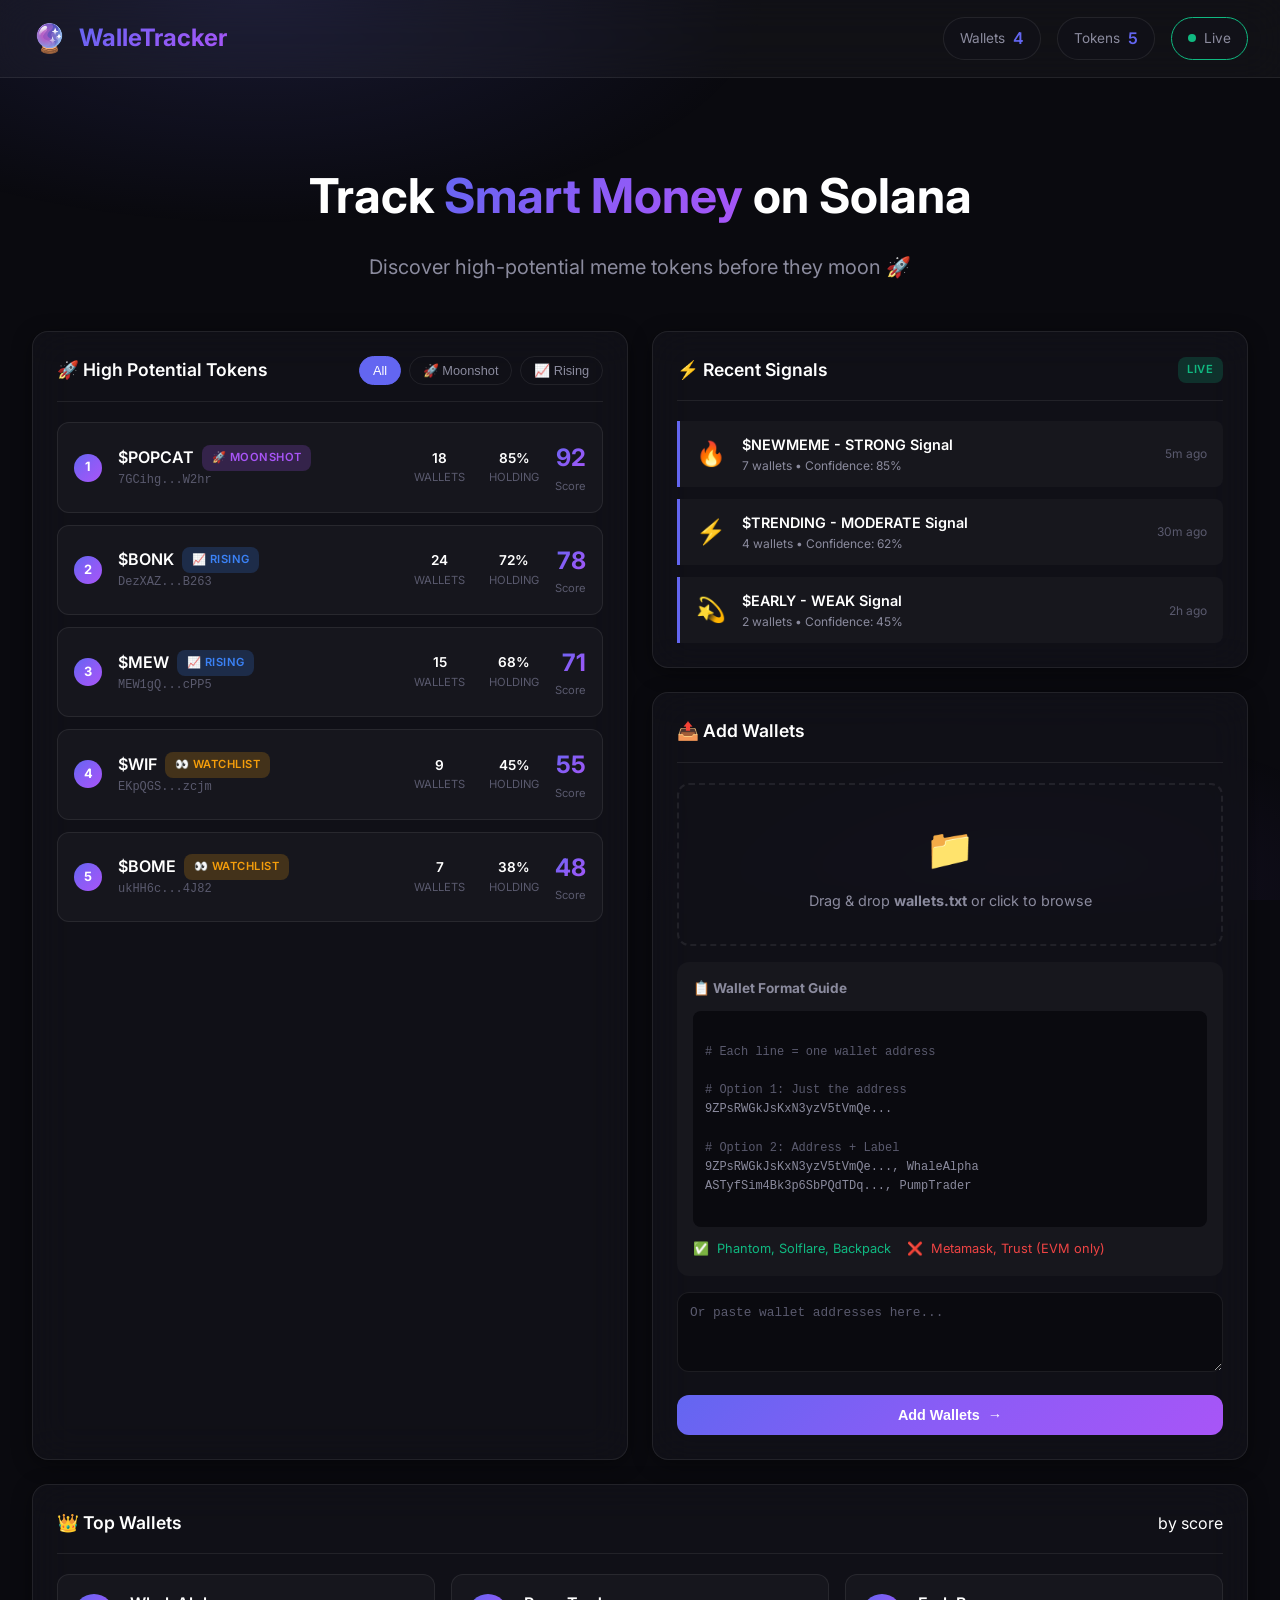
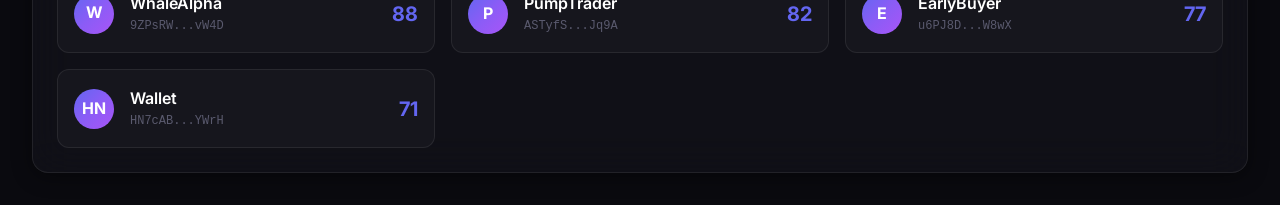
==== frontend/index.html @ cf7c31fb "Wallet tracking project - initial upload" ====
<!DOCTYPE html>
<html lang="en">
<head>
    <meta charset="UTF-8">
    <meta name="viewport" content="width=device-width, initial-scale=1.0">
    <title>WalleTracker | Solana Wallet Intelligence</title>
    <meta name="description" content="Track smart money on Solana. Discover high-potential meme tokens before they moon.">
    <link rel="preconnect" href="https://fonts.googleapis.com">
    <link rel="preconnect" href="https://fonts.gstatic.com" crossorigin>
    <link href="https://fonts.googleapis.com/css2?family=Inter:wght@400;500;600;700&display=swap" rel="stylesheet">
    <link rel="stylesheet" href="styles.css">
</head>
<body>
    <!-- Animated background -->
    <div class="bg-gradient"></div>
    
    <!-- Header -->
    <header class="header">
        <div class="logo">
            <span class="logo-icon">🔮</span>
            <span class="logo-text">WalleTracker</span>
        </div>
        <div class="header-stats">
            <div class="stat-pill">
                <span class="stat-label">Wallets</span>
                <span class="stat-value" id="wallet-count">--</span>
            </div>
            <div class="stat-pill">
                <span class="stat-label">Tokens</span>
                <span class="stat-value" id="token-count">--</span>
            </div>
            <div class="stat-pill live">
                <span class="pulse"></span>
                <span class="stat-label">Live</span>
            </div>
        </div>
    </header>

    <!-- Main Content -->
    <main class="container">
        <!-- Hero Section -->
        <section class="hero">
            <h1>Track <span class="gradient-text">Smart Money</span> on Solana</h1>
            <p class="hero-subtitle">Discover high-potential meme tokens before they moon 🚀</p>
        </section>

        <!-- Dashboard Grid -->
        <div class="dashboard-grid">
            <!-- High Potential Tokens -->
            <section class="card card-tokens">
                <div class="card-header">
                    <h2>🚀 High Potential Tokens</h2>
                    <div class="filter-pills">
                        <button class="filter-pill active" data-filter="all">All</button>
                        <button class="filter-pill" data-filter="moonshot">🚀 Moonshot</button>
                        <button class="filter-pill" data-filter="rising">📈 Rising</button>
                    </div>
                </div>
                <div class="token-list" id="token-list">
                    <div class="loading-skeleton">
                        <div class="skeleton-row"></div>
                        <div class="skeleton-row"></div>
                        <div class="skeleton-row"></div>
                    </div>
                </div>
            </section>

            <!-- Recent Signals -->
            <section class="card card-signals">
                <div class="card-header">
                    <h2>⚡ Recent Signals</h2>
                    <span class="badge badge-live">LIVE</span>
                </div>
                <div class="signal-list" id="signal-list">
                    <div class="loading-skeleton">
                        <div class="skeleton-row"></div>
                        <div class="skeleton-row"></div>
                    </div>
                </div>
            </section>

            <!-- Wallet Upload -->
            <section class="card card-upload">
                <div class="card-header">
                    <h2>📤 Add Wallets</h2>
                </div>
                <div class="upload-zone" id="upload-zone">
                    <div class="upload-icon">📁</div>
                    <p>Drag & drop <strong>wallets.txt</strong> or click to browse</p>
                    <input type="file" id="file-input" accept=".txt" hidden>
                </div>
                <div class="upload-guide">
                    <h4>📋 Wallet Format Guide</h4>
                    <div class="format-example">
                        <code>
<span class="comment"># Each line = one wallet address</span>

<span class="comment"># Option 1: Just the address</span>
9ZPsRWGkJsKxN3yzV5tVmQe...

<span class="comment"># Option 2: Address + Label</span>
9ZPsRWGkJsKxN3yzV5tVmQe..., WhaleAlpha
ASTyfSim4Bk3p6SbPQdTDq..., PumpTrader
                        </code>
                    </div>
                    <div class="wallet-types">
                        <div class="wallet-type supported">
                            <span>✅</span>
                            <span>Phantom, Solflare, Backpack</span>
                        </div>
                        <div class="wallet-type unsupported">
                            <span>❌</span>
                            <span>Metamask, Trust (EVM only)</span>
                        </div>
                    </div>
                </div>
                <textarea id="wallet-input" placeholder="Or paste wallet addresses here..."></textarea>
                <button class="btn btn-primary" id="submit-wallets">
                    <span>Add Wallets</span>
                    <span class="btn-icon">→</span>
                </button>
            </section>

            <!-- Top Wallets -->
            <section class="card card-wallets">
                <div class="card-header">
                    <h2>👑 Top Wallets</h2>
                    <span class="sort-label">by score</span>
                </div>
                <div class="wallet-list" id="wallet-list">
                    <div class="loading-skeleton">
                        <div class="skeleton-row"></div>
                        <div class="skeleton-row"></div>
                        <div class="skeleton-row"></div>
                    </div>
                </div>
            </section>
        </div>
    </main>

    <!-- Toast Notifications -->
    <div class="toast-container" id="toast-container"></div>

    <script src="app.js"></script>
</body>
</html>
---- frontend/styles.css ----
/* ===================================
   WalleTracker - Premium Dark Theme
   =================================== */

:root {
    /* Colors */
    --bg-primary: #0a0a0f;
    --bg-secondary: #12121a;
    --bg-card: rgba(18, 18, 26, 0.8);
    --bg-hover: rgba(255, 255, 255, 0.05);
    
    --text-primary: #ffffff;
    --text-secondary: #8b8b9e;
    --text-muted: #5a5a6e;
    
    --accent-primary: #6366f1;
    --accent-secondary: #8b5cf6;
    --accent-gradient: linear-gradient(135deg, #6366f1 0%, #8b5cf6 50%, #a855f7 100%);
    
    --success: #10b981;
    --warning: #f59e0b;
    --danger: #ef4444;
    --info: #3b82f6;
    
    --border-color: rgba(255, 255, 255, 0.08);
    --glass-bg: rgba(255, 255, 255, 0.03);
    
    /* Spacing */
    --radius-sm: 8px;
    --radius-md: 12px;
    --radius-lg: 16px;
    --radius-xl: 24px;
    
    /* Shadows */
    --shadow-sm: 0 2px 8px rgba(0, 0, 0, 0.3);
    --shadow-md: 0 4px 20px rgba(0, 0, 0, 0.4);
    --shadow-glow: 0 0 40px rgba(99, 102, 241, 0.15);
}

* {
    margin: 0;
    padding: 0;
    box-sizing: border-box;
}

body {
    font-family: 'Inter', -apple-system, BlinkMacSystemFont, sans-serif;
    background: var(--bg-primary);
    color: var(--text-primary);
    min-height: 100vh;
    line-height: 1.6;
    overflow-x: hidden;
}

/* Animated Background */
.bg-gradient {
    position: fixed;
    top: 0;
    left: 0;
    right: 0;
    bottom: 0;
    background: 
        radial-gradient(ellipse 80% 50% at 20% 0%, rgba(99, 102, 241, 0.15) 0%, transparent 50%),
        radial-gradient(ellipse 60% 40% at 80% 100%, rgba(139, 92, 246, 0.1) 0%, transparent 50%);
    pointer-events: none;
    z-index: -1;
}

/* Header */
.header {
    display: flex;
    justify-content: space-between;
    align-items: center;
    padding: 1rem 2rem;
    background: var(--glass-bg);
    backdrop-filter: blur(20px);
    border-bottom: 1px solid var(--border-color);
    position: sticky;
    top: 0;
    z-index: 100;
}

.logo {
    display: flex;
    align-items: center;
    gap: 0.75rem;
}

.logo-icon {
    font-size: 1.75rem;
}

.logo-text {
    font-size: 1.5rem;
    font-weight: 700;
    background: var(--accent-gradient);
    -webkit-background-clip: text;
    -webkit-text-fill-color: transparent;
    background-clip: text;
}

.header-stats {
    display: flex;
    gap: 1rem;
}

.stat-pill {
    display: flex;
    align-items: center;
    gap: 0.5rem;
    padding: 0.5rem 1rem;
    background: var(--bg-card);
    border: 1px solid var(--border-color);
    border-radius: var(--radius-xl);
}

.stat-label {
    color: var(--text-secondary);
    font-size: 0.85rem;
}

.stat-value {
    font-weight: 600;
    color: var(--accent-primary);
}

.stat-pill.live {
    border-color: var(--success);
}

.pulse {
    width: 8px;
    height: 8px;
    background: var(--success);
    border-radius: 50%;
    animation: pulse 2s infinite;
}

@keyframes pulse {
    0%, 100% { opacity: 1; transform: scale(1); }
    50% { opacity: 0.5; transform: scale(1.2); }
}

/* Container */
.container {
    max-width: 1400px;
    margin: 0 auto;
    padding: 2rem;
}

/* Hero */
.hero {
    text-align: center;
    padding: 3rem 0;
}

.hero h1 {
    font-size: 3rem;
    font-weight: 700;
    margin-bottom: 1rem;
}

.gradient-text {
    background: var(--accent-gradient);
    -webkit-background-clip: text;
    -webkit-text-fill-color: transparent;
    background-clip: text;
}

.hero-subtitle {
    font-size: 1.25rem;
    color: var(--text-secondary);
}

/* Dashboard Grid */
.dashboard-grid {
    display: grid;
    grid-template-columns: 1fr 1fr;
    grid-template-rows: auto auto;
    gap: 1.5rem;
}

.card-tokens { grid-column: 1; grid-row: 1 / 3; }
.card-signals { grid-column: 2; grid-row: 1; }
.card-upload { grid-column: 2; grid-row: 2; }
.card-wallets { grid-column: 1 / 3; grid-row: 3; }

/* Cards */
.card {
    background: var(--bg-card);
    backdrop-filter: blur(20px);
    border: 1px solid var(--border-color);
    border-radius: var(--radius-lg);
    padding: 1.5rem;
    box-shadow: var(--shadow-md);
}

.card-header {
    display: flex;
    justify-content: space-between;
    align-items: center;
    margin-bottom: 1.25rem;
    padding-bottom: 1rem;
    border-bottom: 1px solid var(--border-color);
}

.card-header h2 {
    font-size: 1.1rem;
    font-weight: 600;
}

/* Filter Pills */
.filter-pills {
    display: flex;
    gap: 0.5rem;
}

.filter-pill {
    padding: 0.4rem 0.8rem;
    font-size: 0.8rem;
    background: transparent;
    border: 1px solid var(--border-color);
    border-radius: var(--radius-xl);
    color: var(--text-secondary);
    cursor: pointer;
    transition: all 0.2s;
}

.filter-pill:hover, .filter-pill.active {
    background: var(--accent-primary);
    border-color: var(--accent-primary);
    color: white;
}

/* Badges */
.badge {
    padding: 0.25rem 0.6rem;
    font-size: 0.7rem;
    font-weight: 600;
    border-radius: var(--radius-sm);
    text-transform: uppercase;
    letter-spacing: 0.5px;
}

.badge-live {
    background: rgba(16, 185, 129, 0.2);
    color: var(--success);
    animation: pulse 2s infinite;
}

.badge-moonshot { background: rgba(168, 85, 247, 0.2); color: #a855f7; }
.badge-rising { background: rgba(59, 130, 246, 0.2); color: var(--info); }
.badge-watchlist { background: rgba(245, 158, 11, 0.2); color: var(--warning); }
.badge-dead { background: rgba(239, 68, 68, 0.2); color: var(--danger); }

/* Token List */
.token-list {
    display: flex;
    flex-direction: column;
    gap: 0.75rem;
    max-height: 500px;
    overflow-y: auto;
}

.token-item {
    display: grid;
    grid-template-columns: auto 1fr auto auto;
    align-items: center;
    gap: 1rem;
    padding: 1rem;
    background: var(--glass-bg);
    border: 1px solid var(--border-color);
    border-radius: var(--radius-md);
    transition: all 0.2s;
}

.token-item:hover {
    background: var(--bg-hover);
    border-color: var(--accent-primary);
    transform: translateX(4px);
}

.token-rank {
    width: 28px;
    height: 28px;
    display: flex;
    align-items: center;
    justify-content: center;
    background: var(--accent-gradient);
    border-radius: 50%;
    font-size: 0.8rem;
    font-weight: 700;
}

.token-info {
    display: flex;
    flex-direction: column;
}

.token-name {
    font-weight: 600;
    display: flex;
    align-items: center;
    gap: 0.5rem;
}

.token-mint {
    font-size: 0.75rem;
    color: var(--text-muted);
    font-family: monospace;
}

.token-stats {
    display: flex;
    gap: 1.5rem;
    font-size: 0.85rem;
}

.token-stat {
    display: flex;
    flex-direction: column;
    align-items: center;
}

.token-stat-label {
    font-size: 0.7rem;
    color: var(--text-muted);
    text-transform: uppercase;
}

.token-stat-value {
    font-weight: 600;
}

.token-score {
    display: flex;
    flex-direction: column;
    align-items: flex-end;
}

.score-value {
    font-size: 1.5rem;
    font-weight: 700;
    background: var(--accent-gradient);
    -webkit-background-clip: text;
    -webkit-text-fill-color: transparent;
}

.score-label {
    font-size: 0.7rem;
    color: var(--text-muted);
}

/* Signal List */
.signal-list {
    display: flex;
    flex-direction: column;
    gap: 0.75rem;
    max-height: 250px;
    overflow-y: auto;
}

.signal-item {
    display: flex;
    align-items: center;
    gap: 1rem;
    padding: 0.75rem 1rem;
    background: var(--glass-bg);
    border-left: 3px solid var(--accent-primary);
    border-radius: 0 var(--radius-sm) var(--radius-sm) 0;
}

.signal-icon {
    font-size: 1.5rem;
}

.signal-content {
    flex: 1;
}

.signal-title {
    font-weight: 600;
    font-size: 0.9rem;
}

.signal-meta {
    font-size: 0.75rem;
    color: var(--text-secondary);
}

.signal-time {
    font-size: 0.75rem;
    color: var(--text-muted);
}

/* Upload Zone */
.upload-zone {
    border: 2px dashed var(--border-color);
    border-radius: var(--radius-md);
    padding: 2rem;
    text-align: center;
    cursor: pointer;
    transition: all 0.3s;
    margin-bottom: 1rem;
}

.upload-zone:hover, .upload-zone.dragover {
    border-color: var(--accent-primary);
    background: rgba(99, 102, 241, 0.05);
}

.upload-icon {
    font-size: 2.5rem;
    margin-bottom: 0.5rem;
}

.upload-zone p {
    color: var(--text-secondary);
    font-size: 0.9rem;
}

/* Upload Guide */
.upload-guide {
    background: var(--glass-bg);
    border-radius: var(--radius-md);
    padding: 1rem;
    margin-bottom: 1rem;
}

.upload-guide h4 {
    font-size: 0.85rem;
    margin-bottom: 0.75rem;
    color: var(--text-secondary);
}

.format-example {
    background: var(--bg-primary);
    border-radius: var(--radius-sm);
    padding: 0.75rem;
    margin-bottom: 0.75rem;
    overflow-x: auto;
}

.format-example code {
    font-family: 'SF Mono', Monaco, monospace;
    font-size: 0.75rem;
    color: var(--text-secondary);
    white-space: pre;
    display: block;
}

.format-example .comment {
    color: var(--text-muted);
}

.wallet-types {
    display: flex;
    gap: 1rem;
}

.wallet-type {
    display: flex;
    align-items: center;
    gap: 0.5rem;
    font-size: 0.8rem;
}

.wallet-type.supported { color: var(--success); }
.wallet-type.unsupported { color: var(--danger); }

/* Textarea */
textarea {
    width: 100%;
    min-height: 80px;
    padding: 0.75rem;
    background: var(--bg-primary);
    border: 1px solid var(--border-color);
    border-radius: var(--radius-md);
    color: var(--text-primary);
    font-family: 'SF Mono', Monaco, monospace;
    font-size: 0.8rem;
    resize: vertical;
    margin-bottom: 1rem;
}

textarea:focus {
    outline: none;
    border-color: var(--accent-primary);
}

textarea::placeholder {
    color: var(--text-muted);
}

/* Buttons */
.btn {
    display: inline-flex;
    align-items: center;
    justify-content: center;
    gap: 0.5rem;
    padding: 0.75rem 1.5rem;
    font-size: 0.9rem;
    font-weight: 600;
    border: none;
    border-radius: var(--radius-md);
    cursor: pointer;
    transition: all 0.2s;
    width: 100%;
}

.btn-primary {
    background: var(--accent-gradient);
    color: white;
}

.btn-primary:hover {
    transform: translateY(-2px);
    box-shadow: var(--shadow-glow);
}

.btn-icon {
    transition: transform 0.2s;
}

.btn:hover .btn-icon {
    transform: translateX(4px);
}

/* Wallet List */
.wallet-list {
    display: grid;
    grid-template-columns: repeat(auto-fill, minmax(280px, 1fr));
    gap: 1rem;
}

.wallet-item {
    display: flex;
    align-items: center;
    gap: 1rem;
    padding: 1rem;
    background: var(--glass-bg);
    border: 1px solid var(--border-color);
    border-radius: var(--radius-md);
    transition: all 0.2s;
}

.wallet-item:hover {
    border-color: var(--accent-primary);
}

.wallet-avatar {
    width: 40px;
    height: 40px;
    background: var(--accent-gradient);
    border-radius: 50%;
    display: flex;
    align-items: center;
    justify-content: center;
    font-weight: 700;
}

.wallet-info {
    flex: 1;
}

.wallet-label {
    font-weight: 600;
}

.wallet-address {
    font-size: 0.75rem;
    color: var(--text-muted);
    font-family: monospace;
}

.wallet-score {
    font-size: 1.25rem;
    font-weight: 700;
    color: var(--accent-primary);
}

/* Loading Skeleton */
.loading-skeleton {
    display: flex;
    flex-direction: column;
    gap: 0.75rem;
}

.skeleton-row {
    height: 60px;
    background: linear-gradient(90deg, var(--glass-bg) 25%, var(--bg-hover) 50%, var(--glass-bg) 75%);
    background-size: 200% 100%;
    border-radius: var(--radius-md);
    animation: shimmer 1.5s infinite;
}

@keyframes shimmer {
    0% { background-position: 200% 0; }
    100% { background-position: -200% 0; }
}

/* Toast Notifications */
.toast-container {
    position: fixed;
    bottom: 2rem;
    right: 2rem;
    display: flex;
    flex-direction: column;
    gap: 0.75rem;
    z-index: 1000;
}

.toast {
    display: flex;
    align-items: center;
    gap: 0.75rem;
    padding: 1rem 1.5rem;
    background: var(--bg-card);
    border: 1px solid var(--border-color);
    border-radius: var(--radius-md);
    box-shadow: var(--shadow-md);
    animation: slideIn 0.3s ease;
}

.toast-success { border-left: 3px solid var(--success); }
.toast-error { border-left: 3px solid var(--danger); }
.toast-info { border-left: 3px solid var(--info); }

@keyframes slideIn {
    from { transform: translateX(100%); opacity: 0; }
    to { transform: translateX(0); opacity: 1; }
}

/* Empty State */
.empty-state {
    text-align: center;
    padding: 2rem;
    color: var(--text-muted);
}

.empty-state-icon {
    font-size: 3rem;
    margin-bottom: 1rem;
    opacity: 0.5;
}

/* Scrollbar */
::-webkit-scrollbar {
    width: 6px;
}

::-webkit-scrollbar-track {
    background: var(--bg-primary);
}

::-webkit-scrollbar-thumb {
    background: var(--border-color);
    border-radius: 3px;
}

::-webkit-scrollbar-thumb:hover {
    background: var(--text-muted);
}

/* Responsive */
@media (max-width: 1024px) {
    .dashboard-grid {
        grid-template-columns: 1fr;
    }
    
    .card-tokens, .card-signals, .card-upload, .card-wallets {
        grid-column: 1;
        grid-row: auto;
    }
    
    .hero h1 {
        font-size: 2rem;
    }
}

@media (max-width: 640px) {
    .header {
        flex-direction: column;
        gap: 1rem;
    }
    
    .header-stats {
        flex-wrap: wrap;
        justify-content: center;
    }
    
    .container {
        padding: 1rem;
    }
    
    .token-item {
        grid-template-columns: auto 1fr;
    }
    
    .token-stats {
        display: none;
    }
}
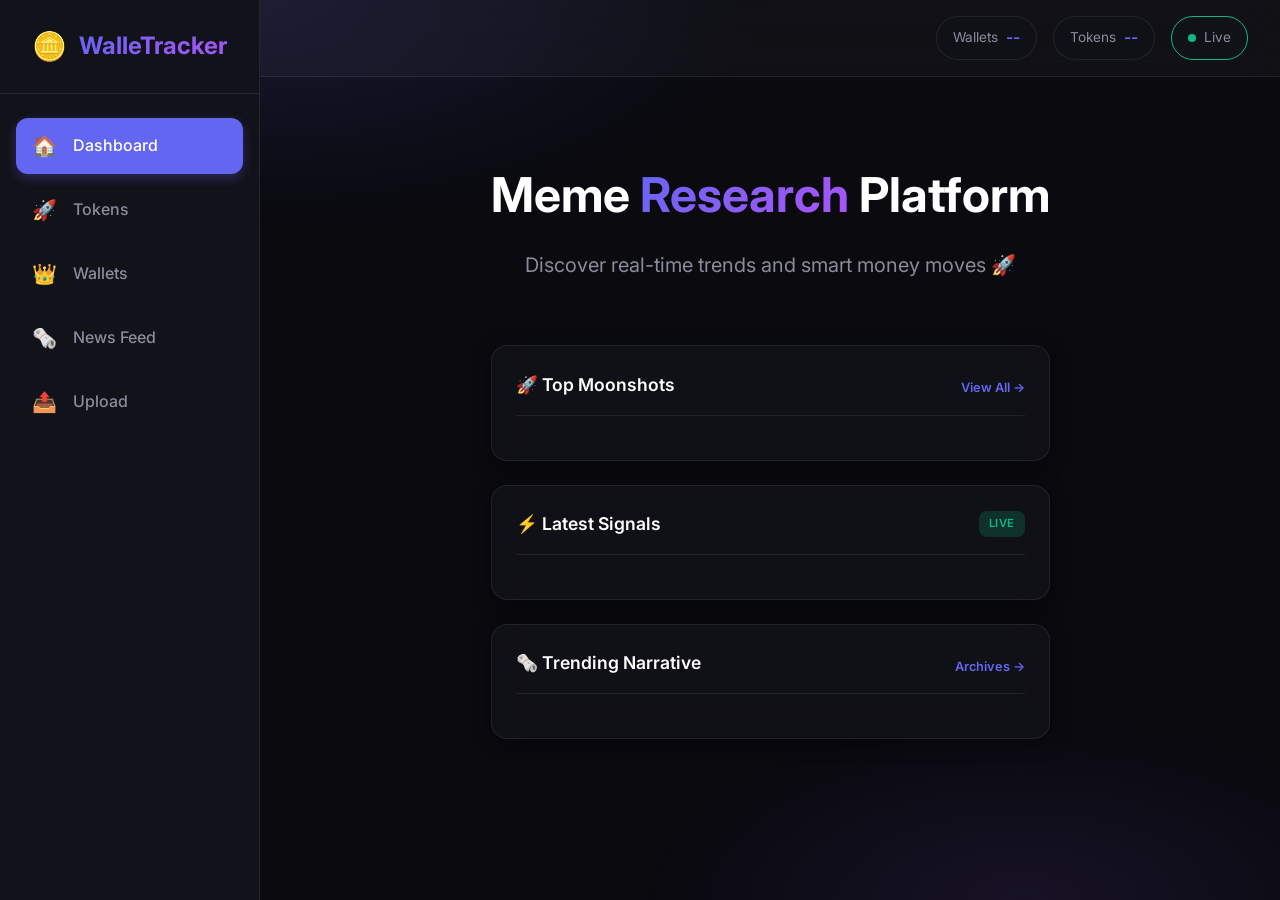
==== commit a254c9ae: "new ui + news feed" ====
--- a/frontend/index.html
+++ b/frontend/index.html
@@ -1,146 +1,119 @@
 <!DOCTYPE html>
 <html lang="en">
+
 <head>
     <meta charset="UTF-8">
     <meta name="viewport" content="width=device-width, initial-scale=1.0">
     <title>WalleTracker | Solana Wallet Intelligence</title>
-    <meta name="description" content="Track smart money on Solana. Discover high-potential meme tokens before they moon.">
+    <meta name="description"
+        content="Track smart money on Solana. Discover high-potential meme tokens before they moon.">
     <link rel="preconnect" href="https://fonts.googleapis.com">
     <link rel="preconnect" href="https://fonts.gstatic.com" crossorigin>
     <link href="https://fonts.googleapis.com/css2?family=Inter:wght@400;500;600;700&display=swap" rel="stylesheet">
     <link rel="stylesheet" href="styles.css">
 </head>
+
 <body>
     <!-- Animated background -->
     <div class="bg-gradient"></div>
-    
-    <!-- Header -->
-    <header class="header">
-        <div class="logo">
-            <span class="logo-icon">🔮</span>
-            <span class="logo-text">WalleTracker</span>
-        </div>
-        <div class="header-stats">
-            <div class="stat-pill">
-                <span class="stat-label">Wallets</span>
-                <span class="stat-value" id="wallet-count">--</span>
+
+    <div class="app-layout">
+        <!-- Sidebar Navigation -->
+        <aside class="sidebar">
+            <div class="sidebar-header">
+                <div class="logo">
+                    <span class="logo-icon">🪙</span>
+                    <span class="logo-text">WalleTracker</span>
+                </div>
             </div>
-            <div class="stat-pill">
-                <span class="stat-label">Tokens</span>
-                <span class="stat-value" id="token-count">--</span>
-            </div>
-            <div class="stat-pill live">
-                <span class="pulse"></span>
-                <span class="stat-label">Live</span>
-            </div>
-        </div>
-    </header>
+            <nav class="nav-menu">
+                <a href="index.html" class="nav-item active">
+                    <span class="nav-icon">🏠</span>
+                    <span>Dashboard</span>
+                </a>
+                <a href="tokens.html" class="nav-item">
+                    <span class="nav-icon">🚀</span>
+                    <span>Tokens</span>
+                </a>
+                <a href="wallets.html" class="nav-item">
+                    <span class="nav-icon">👑</span>
+                    <span>Wallets</span>
+                </a>
+                <a href="news.html" class="nav-item">
+                    <span class="nav-icon">🗞️</span>
+                    <span>News Feed</span>
+                </a>
+                <a href="upload.html" class="nav-item">
+                    <span class="nav-icon">📤</span>
+                    <span>Upload</span>
+                </a>
+            </nav>
+        </aside>
 
-    <!-- Main Content -->
-    <main class="container">
-        <!-- Hero Section -->
-        <section class="hero">
-            <h1>Track <span class="gradient-text">Smart Money</span> on Solana</h1>
-            <p class="hero-subtitle">Discover high-potential meme tokens before they moon 🚀</p>
-        </section>
-
-        <!-- Dashboard Grid -->
-        <div class="dashboard-grid">
-            <!-- High Potential Tokens -->
-            <section class="card card-tokens">
-                <div class="card-header">
-                    <h2>🚀 High Potential Tokens</h2>
-                    <div class="filter-pills">
-                        <button class="filter-pill active" data-filter="all">All</button>
-                        <button class="filter-pill" data-filter="moonshot">🚀 Moonshot</button>
-                        <button class="filter-pill" data-filter="rising">📈 Rising</button>
+        <div class="main-content">
+            <!-- Header -->
+            <header class="header">
+                <div class="header-stats">
+                    <div class="stat-pill">
+                        <span class="stat-label">Wallets</span>
+                        <span class="stat-value" id="wallet-count">--</span>
+                    </div>
+                    <div class="stat-pill">
+                        <span class="stat-label">Tokens</span>
+                        <span class="stat-value" id="token-count">--</span>
+                    </div>
+                    <div class="stat-pill live">
+                        <span class="pulse"></span>
+                        <span class="stat-label">Live</span>
                     </div>
                 </div>
-                <div class="token-list" id="token-list">
-                    <div class="loading-skeleton">
-                        <div class="skeleton-row"></div>
-                        <div class="skeleton-row"></div>
-                        <div class="skeleton-row"></div>
-                    </div>
+            </header>
+
+            <!-- Main Content -->
+            <main class="container">
+                <!-- Hero Section -->
+                <section class="hero">
+                    <h1>Meme <span class="gradient-text">Research</span> Platform</h1>
+                    <p class="hero-subtitle">Discover real-time trends and smart money moves 🚀</p>
+                </section>
+
+                <!-- Dashboard Summary Grid -->
+                <!-- Top 5 Tokens & News -->
+                <div class="dashboard-grid">
+                    <section class="card card-tokens">
+                        <div class="card-header">
+                            <h2>🚀 Top Moonshots</h2>
+                            <a href="tokens.html" class="research-link">View All →</a>
+                        </div>
+                        <div class="token-list" id="home-token-list">
+                            <!-- Limited list of 5 tokens -->
+                        </div>
+                    </section>
+
+                    <section class="card card-signals">
+                        <div class="card-header">
+                            <h2>⚡ Latest Signals</h2>
+                            <span class="badge badge-live">LIVE</span>
+                        </div>
+                        <div class="signal-list" id="signal-list"></div>
+                    </section>
+
+                    <section class="card card-news">
+                        <div class="card-header">
+                            <h2>🗞️ Trending Narrative</h2>
+                            <a href="news.html" class="research-link">Archives →</a>
+                        </div>
+                        <div class="news-feed" id="news-feed"></div>
+                    </section>
                 </div>
-            </section>
-
-            <!-- Recent Signals -->
-            <section class="card card-signals">
-                <div class="card-header">
-                    <h2>⚡ Recent Signals</h2>
-                    <span class="badge badge-live">LIVE</span>
-                </div>
-                <div class="signal-list" id="signal-list">
-                    <div class="loading-skeleton">
-                        <div class="skeleton-row"></div>
-                        <div class="skeleton-row"></div>
-                    </div>
-                </div>
-            </section>
-
-            <!-- Wallet Upload -->
-            <section class="card card-upload">
-                <div class="card-header">
-                    <h2>📤 Add Wallets</h2>
-                </div>
-                <div class="upload-zone" id="upload-zone">
-                    <div class="upload-icon">📁</div>
-                    <p>Drag & drop <strong>wallets.txt</strong> or click to browse</p>
-                    <input type="file" id="file-input" accept=".txt" hidden>
-                </div>
-                <div class="upload-guide">
-                    <h4>📋 Wallet Format Guide</h4>
-                    <div class="format-example">
-                        <code>
-<span class="comment"># Each line = one wallet address</span>
-
-<span class="comment"># Option 1: Just the address</span>
-9ZPsRWGkJsKxN3yzV5tVmQe...
-
-<span class="comment"># Option 2: Address + Label</span>
-9ZPsRWGkJsKxN3yzV5tVmQe..., WhaleAlpha
-ASTyfSim4Bk3p6SbPQdTDq..., PumpTrader
-                        </code>
-                    </div>
-                    <div class="wallet-types">
-                        <div class="wallet-type supported">
-                            <span>✅</span>
-                            <span>Phantom, Solflare, Backpack</span>
-                        </div>
-                        <div class="wallet-type unsupported">
-                            <span>❌</span>
-                            <span>Metamask, Trust (EVM only)</span>
-                        </div>
-                    </div>
-                </div>
-                <textarea id="wallet-input" placeholder="Or paste wallet addresses here..."></textarea>
-                <button class="btn btn-primary" id="submit-wallets">
-                    <span>Add Wallets</span>
-                    <span class="btn-icon">→</span>
-                </button>
-            </section>
-
-            <!-- Top Wallets -->
-            <section class="card card-wallets">
-                <div class="card-header">
-                    <h2>👑 Top Wallets</h2>
-                    <span class="sort-label">by score</span>
-                </div>
-                <div class="wallet-list" id="wallet-list">
-                    <div class="loading-skeleton">
-                        <div class="skeleton-row"></div>
-                        <div class="skeleton-row"></div>
-                        <div class="skeleton-row"></div>
-                    </div>
-                </div>
-            </section>
+            </main>
         </div>
-    </main>
+    </div>
 
     <!-- Toast Notifications -->
     <div class="toast-container" id="toast-container"></div>
 
     <script src="app.js"></script>
 </body>
-</html>
+
+</html>
--- a/frontend/styles.css
+++ b/frontend/styles.css
@@ -8,29 +8,29 @@
     --bg-secondary: #12121a;
     --bg-card: rgba(18, 18, 26, 0.8);
     --bg-hover: rgba(255, 255, 255, 0.05);
-    
+
     --text-primary: #ffffff;
     --text-secondary: #8b8b9e;
     --text-muted: #5a5a6e;
-    
+
     --accent-primary: #6366f1;
     --accent-secondary: #8b5cf6;
     --accent-gradient: linear-gradient(135deg, #6366f1 0%, #8b5cf6 50%, #a855f7 100%);
-    
+
     --success: #10b981;
     --warning: #f59e0b;
     --danger: #ef4444;
     --info: #3b82f6;
-    
+
     --border-color: rgba(255, 255, 255, 0.08);
     --glass-bg: rgba(255, 255, 255, 0.03);
-    
+
     /* Spacing */
     --radius-sm: 8px;
     --radius-md: 12px;
     --radius-lg: 16px;
     --radius-xl: 24px;
-    
+
     /* Shadows */
     --shadow-sm: 0 2px 8px rgba(0, 0, 0, 0.3);
     --shadow-md: 0 4px 20px rgba(0, 0, 0, 0.4);
@@ -59,17 +59,84 @@
     left: 0;
     right: 0;
     bottom: 0;
-    background: 
+    background:
         radial-gradient(ellipse 80% 50% at 20% 0%, rgba(99, 102, 241, 0.15) 0%, transparent 50%),
         radial-gradient(ellipse 60% 40% at 80% 100%, rgba(139, 92, 246, 0.1) 0%, transparent 50%);
     pointer-events: none;
     z-index: -1;
 }
 
-/* Header */
+/* Layout Structure */
+.app-layout {
+    display: flex;
+    min-height: 100vh;
+}
+
+/* Sidebar */
+.sidebar {
+    width: 260px;
+    background: var(--bg-secondary);
+    border-right: 1px solid var(--border-color);
+    display: flex;
+    flex-direction: column;
+    position: fixed;
+    height: 100vh;
+    z-index: 1000;
+}
+
+.sidebar-header {
+    padding: 1.5rem 2rem;
+    border-bottom: 1px solid var(--border-color);
+}
+
+.nav-menu {
+    padding: 1.5rem 1rem;
+    flex: 1;
+    display: flex;
+    flex-direction: column;
+    gap: 0.5rem;
+}
+
+.nav-item {
+    display: flex;
+    align-items: center;
+    gap: 1rem;
+    padding: 0.75rem 1rem;
+    color: var(--text-secondary);
+    text-decoration: none;
+    border-radius: var(--radius-md);
+    transition: all 0.2s;
+    font-weight: 500;
+}
+
+.nav-item:hover {
+    background: var(--bg-hover);
+    color: var(--text-primary);
+}
+
+.nav-item.active {
+    background: var(--accent-primary);
+    color: white;
+    box-shadow: 0 4px 12px rgba(99, 102, 241, 0.3);
+}
+
+.nav-icon {
+    font-size: 1.25rem;
+}
+
+/* Main Content Area */
+.main-content {
+    flex: 1;
+    margin-left: 260px;
+    display: flex;
+    flex-direction: column;
+}
+
+/* Header Refined */
 .header {
     display: flex;
-    justify-content: space-between;
+    justify-content: flex-end;
+    /* Move stats to the right since logo is in sidebar */
     align-items: center;
     padding: 1rem 2rem;
     background: var(--glass-bg);
@@ -137,8 +204,17 @@
 }
 
 @keyframes pulse {
-    0%, 100% { opacity: 1; transform: scale(1); }
-    50% { opacity: 0.5; transform: scale(1.2); }
+
+    0%,
+    100% {
+        opacity: 1;
+        transform: scale(1);
+    }
+
+    50% {
+        opacity: 0.5;
+        transform: scale(1.2);
+    }
 }
 
 /* Container */
@@ -172,18 +248,19 @@
     color: var(--text-secondary);
 }
 
-/* Dashboard Grid */
+/* Dashboard Grid Refined */
 .dashboard-grid {
     display: grid;
-    grid-template-columns: 1fr 1fr;
-    grid-template-rows: auto auto;
+    grid-template-columns: repeat(auto-fit, minmax(350px, 1fr));
     gap: 1.5rem;
-}
-
-.card-tokens { grid-column: 1; grid-row: 1 / 3; }
-.card-signals { grid-column: 2; grid-row: 1; }
-.card-upload { grid-column: 2; grid-row: 2; }
-.card-wallets { grid-column: 1 / 3; grid-row: 3; }
+    margin-top: 1rem;
+}
+
+@media (min-width: 1200px) {
+    .dashboard-grid {
+        grid-template-columns: repeat(auto-fit, minmax(450px, 1fr));
+    }
+}
 
 /* Cards */
 .card {
@@ -226,7 +303,8 @@
     transition: all 0.2s;
 }
 
-.filter-pill:hover, .filter-pill.active {
+.filter-pill:hover,
+.filter-pill.active {
     background: var(--accent-primary);
     border-color: var(--accent-primary);
     color: white;
@@ -248,10 +326,25 @@
     animation: pulse 2s infinite;
 }
 
-.badge-moonshot { background: rgba(168, 85, 247, 0.2); color: #a855f7; }
-.badge-rising { background: rgba(59, 130, 246, 0.2); color: var(--info); }
-.badge-watchlist { background: rgba(245, 158, 11, 0.2); color: var(--warning); }
-.badge-dead { background: rgba(239, 68, 68, 0.2); color: var(--danger); }
+.badge-moonshot {
+    background: rgba(168, 85, 247, 0.2);
+    color: #a855f7;
+}
+
+.badge-rising {
+    background: rgba(59, 130, 246, 0.2);
+    color: var(--info);
+}
+
+.badge-watchlist {
+    background: rgba(245, 158, 11, 0.2);
+    color: var(--warning);
+}
+
+.badge-dead {
+    background: rgba(239, 68, 68, 0.2);
+    color: var(--danger);
+}
 
 /* Token List */
 .token-list {
@@ -404,7 +497,8 @@
     margin-bottom: 1rem;
 }
 
-.upload-zone:hover, .upload-zone.dragover {
+.upload-zone:hover,
+.upload-zone.dragover {
     border-color: var(--accent-primary);
     background: rgba(99, 102, 241, 0.05);
 }
@@ -465,8 +559,13 @@
     font-size: 0.8rem;
 }
 
-.wallet-type.supported { color: var(--success); }
-.wallet-type.unsupported { color: var(--danger); }
+.wallet-type.supported {
+    color: var(--success);
+}
+
+.wallet-type.unsupported {
+    color: var(--danger);
+}
 
 /* Textarea */
 textarea {
@@ -595,8 +694,13 @@
 }
 
 @keyframes shimmer {
-    0% { background-position: 200% 0; }
-    100% { background-position: -200% 0; }
+    0% {
+        background-position: 200% 0;
+    }
+
+    100% {
+        background-position: -200% 0;
+    }
 }
 
 /* Toast Notifications */
@@ -622,13 +726,28 @@
     animation: slideIn 0.3s ease;
 }
 
-.toast-success { border-left: 3px solid var(--success); }
-.toast-error { border-left: 3px solid var(--danger); }
-.toast-info { border-left: 3px solid var(--info); }
+.toast-success {
+    border-left: 3px solid var(--success);
+}
+
+.toast-error {
+    border-left: 3px solid var(--danger);
+}
+
+.toast-info {
+    border-left: 3px solid var(--info);
+}
 
 @keyframes slideIn {
-    from { transform: translateX(100%); opacity: 0; }
-    to { transform: translateX(0); opacity: 1; }
+    from {
+        transform: translateX(100%);
+        opacity: 0;
+    }
+
+    to {
+        transform: translateX(0);
+        opacity: 1;
+    }
 }
 
 /* Empty State */
@@ -663,41 +782,158 @@
 }
 
 /* Responsive */
+/* Redundant grid styles removed */
+
+/* News Feed */
+.news-feed {
+    display: flex;
+    flex-direction: column;
+    gap: 1rem;
+}
+
+.news-item {
+    padding: 1rem;
+    background: var(--glass-bg);
+    border: 1px solid var(--border-color);
+    border-radius: var(--radius-md);
+    transition: all 0.2s;
+}
+
+.news-item:hover {
+    background: var(--bg-hover);
+    border-color: var(--accent-primary);
+}
+
+.news-title {
+    font-weight: 600;
+    font-size: 1rem;
+    margin-bottom: 0.5rem;
+    color: var(--accent-primary);
+}
+
+.news-summary {
+    font-size: 0.9rem;
+    color: var(--text-secondary);
+    margin-bottom: 0.75rem;
+}
+
+.news-footer {
+    display: flex;
+    justify-content: space-between;
+    align-items: center;
+    font-size: 0.75rem;
+}
+
+.news-related-tokens {
+    display: flex;
+    gap: 0.5rem;
+}
+
+/* Pagination */
+.pagination {
+    display: flex;
+    justify-content: center;
+    align-items: center;
+    gap: 1rem;
+    margin-top: 1.5rem;
+    padding-top: 1rem;
+    border-top: 1px solid var(--border-color);
+}
+
+.btn-sm {
+    padding: 0.3rem 0.8rem;
+    font-size: 0.8rem;
+    width: auto;
+}
+
+.btn-secondary {
+    background: var(--glass-bg);
+    border: 1px solid var(--border-color);
+    color: var(--text-primary);
+}
+
+.btn-secondary:hover:not(:disabled) {
+    background: var(--bg-hover);
+    border-color: var(--accent-primary);
+}
+
+.btn-secondary:disabled {
+    opacity: 0.5;
+    cursor: not-allowed;
+}
+
+/* Header Actions */
+.header-actions {
+    display: flex;
+    align-items: center;
+    gap: 1rem;
+}
+
+.sort-select {
+    background: var(--bg-primary);
+    color: var(--text-primary);
+    border: 1px solid var(--border-color);
+    border-radius: var(--radius-xl);
+    padding: 0.3rem 0.75rem;
+    font-size: 0.8rem;
+    outline: none;
+    cursor: pointer;
+}
+
+/* Copy Icon */
+.copy-icon {
+    display: inline-flex;
+    cursor: pointer;
+    font-size: 0.9rem;
+    opacity: 0.6;
+    transition: opacity 0.2s;
+    margin-left: 0.5rem;
+}
+
+.copy-icon:hover {
+    opacity: 1;
+    color: var(--accent-primary);
+}
+
+/* Research Link */
+.research-link {
+    color: var(--accent-primary);
+    text-decoration: none;
+    font-size: 0.8rem;
+    font-weight: 600;
+    transition: all 0.2s;
+    display: inline-flex;
+    align-items: center;
+    gap: 0.25rem;
+    margin-top: 0.5rem;
+}
+
+.research-link:hover {
+    text-decoration: underline;
+    opacity: 0.8;
+}
+
+/* Badges Expanded */
+.badge-trending {
+    background: rgba(239, 68, 68, 0.2);
+    color: #ef4444;
+}
+
+.badge-new {
+    background: rgba(245, 158, 11, 0.3);
+    color: #f59e0b;
+    font-size: 0.6rem;
+    margin-left: 0.5rem;
+    padding: 0.1rem 0.4rem;
+}
+
+/* Responsive adjustments */
 @media (max-width: 1024px) {
-    .dashboard-grid {
-        grid-template-columns: 1fr;
+
+    .card-tokens,
+    .card-signals,
+    .card-wallets,
+    .card-upload {
+        grid-column: span 12;
     }
-    
-    .card-tokens, .card-signals, .card-upload, .card-wallets {
-        grid-column: 1;
-        grid-row: auto;
-    }
-    
-    .hero h1 {
-        font-size: 2rem;
-    }
-}
-
-@media (max-width: 640px) {
-    .header {
-        flex-direction: column;
-        gap: 1rem;
-    }
-    
-    .header-stats {
-        flex-wrap: wrap;
-        justify-content: center;
-    }
-    
-    .container {
-        padding: 1rem;
-    }
-    
-    .token-item {
-        grid-template-columns: auto 1fr;
-    }
-    
-    .token-stats {
-        display: none;
-    }
-}
+}
